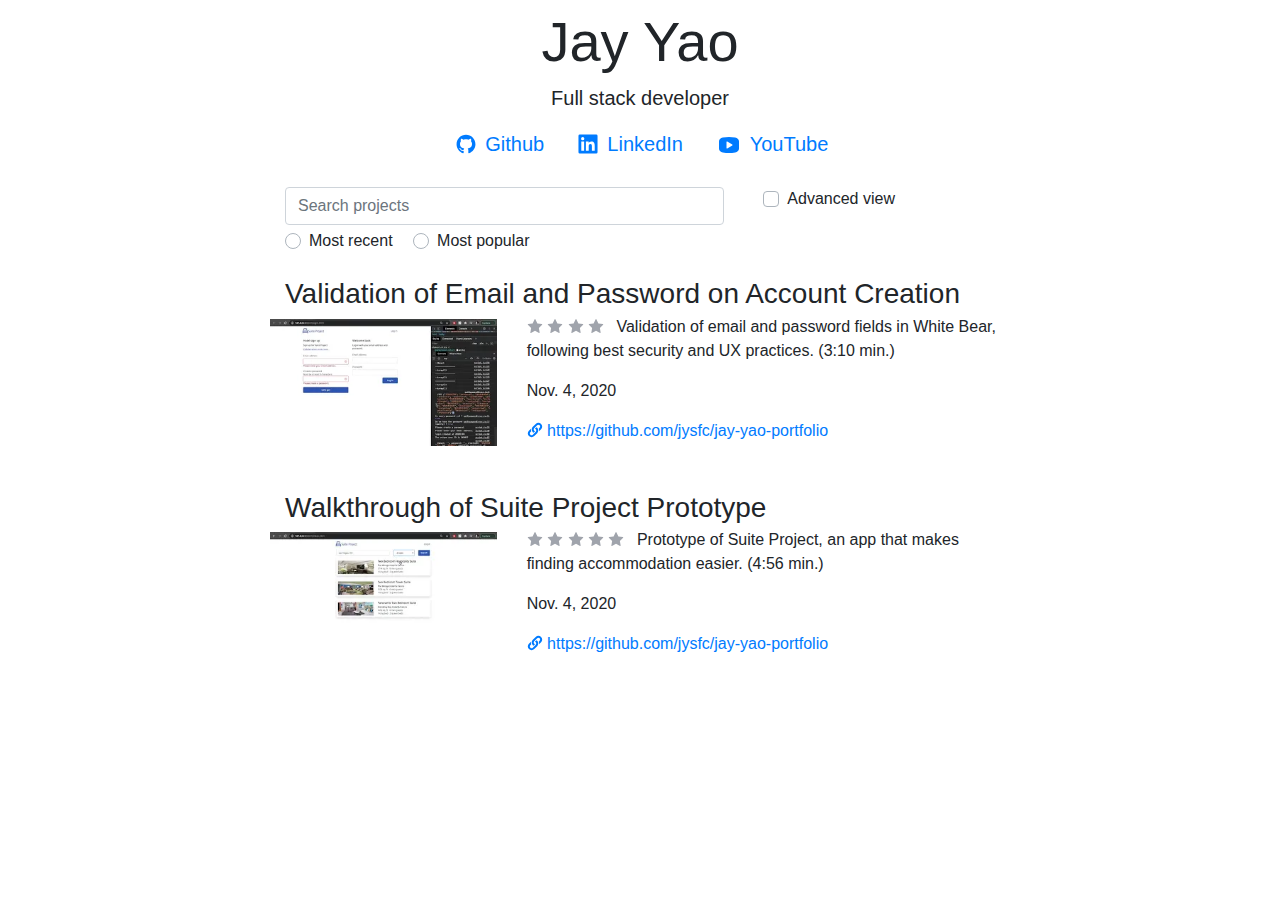
==== index.html @ c81d9981 "first commit" ====
<html lang="en">
   <head>
      <meta charset="UTF-8" />
      <meta name="viewport" content="width=device-width, initial-scale=1.0" />
      <title>Jay Yao</title>
      <link href="/style/dist.css" rel="stylesheet" />
   </head>
   <body>
      <div class="container">
         <div class="col-12 col-lg-10 offset-lg-1 col-xl-8 offset-xl-2">
            <!--Title-->
            <div class="row">
               <div class="mt-2 mx-auto">
                  <h1 class="display-4 font-weight-light">Jay Yao</h1>
               </div>
            </div>
            <!--Position-->
            <div class="row">
               <div class="mx-auto">
                  <p class="font-weight-light lead">Full stack developer</p>
               </div>
            </div>
            <!--Social Profile Icons-->
            <div class="row">
               <div class="mx-auto mb-4d-inline lead mb-4">
                  <a
                     href="https://github.com/jysfc"
                     class="text-decoration-none d-inline-block"
                     type="button"
                  >
                     <img
                        src="/icon/github.svg"
                        width="20px"
                        alt="github"
                        class="mx-1 mt-n1"
                     />
                     <span class="mr-4">Github</span></a
                  >
                  <a
                     href="https://linkedin.com/in/j-yao"
                     class="text-decoration-none d-inline-block"
                     type="button"
                  >
                     <img
                        src="/icon/linkedin.svg"
                        width="20px"
                        alt="linkedin"
                        class="mx-1 mt-n1"
                     />
                     <span class="mr-4">LinkedIn</span></a
                  >
                  <a
                     href="https://www.youtube.com/channel/UCfebDXylKdoFQnzOIqGgp5A"
                     class="text-decoration-none d-inline-block"
                     type="button"
                  >
                     <img
                        src="/icon/youtube.svg"
                        width="24px"
                        alt="youtube"
                        class="mx-1 mt-1"
                     />
                     <span class="">YouTube</span></a
                  >
               </div>
            </div>
            <!--Input Bar & Adv Btn-->
            <div class="row">
               <div class="col-sm d-inline mx-auto mb-1">
                  <input
                     type="search"
                     class="form-control"
                     id="searchResults"
                     placeholder="Search projects"
                  />
               </div>
               <div
                  class="custom-control custom-checkbox col-sm-4 float-right ml-4 d-inline"
               >
                  <input
                     type="checkbox"
                     class="custom-control-input"
                     id="advViewCheckbox"
                  />
                  <label class="custom-control-label" for="advViewCheckbox"
                     >Advanced view</label
                  >
               </div>
            </div>

            <!--Radio Buttons-->
            <div class="row">
               <div class="col-sm mb-4">
                  <div
                     class="custom-control custom-radio custom-control-inline"
                  >
                     <input
                        type="radio"
                        id="mostRecentTogBtn"
                        name="mostRecentTogBtn"
                        class="custom-control-input"
                     />
                     <label class="custom-control-label" for="mostRecentTogBtn"
                        >Most recent</label
                     >
                  </div>
                  <div
                     class="custom-control custom-radio custom-control-inline"
                  >
                     <input
                        type="radio"
                        id="mostPopTogBtn"
                        name="mostRecentTogBtn"
                        class="custom-control-input"
                     />
                     <label class="custom-control-label" for="mostPopTogBtn"
                        >Most popular</label
                     >
                  </div>
               </div>
            </div>
            <!-- Video 1 -->
            <div class="row">
               <div class="col">
                  <a
                     href="https://youtu.be/K-1caHSiObc"
                     class="text-dark text-reset"
                     type="button"
                  >
                     <h3 class="font-weight-normal">
                        Validation of Email and Password on Account Creation
                     </h3></a
                  >
               </div>

               <div class="row">
                  <div class="col col-md-4">
                     <a
                        href="https://youtu.be/K-1caHSiObc"
                        class="text-dark text-reset"
                        type="button"
                     >
                        <div class="crop">
                           <img
                              src="/images/validemailpwvid.webp"
                              class="img-fluid"
                              alt="validemailpwvid"
                           />
                        </div>
                     </a>
                  </div>
                  <div class="col col-md-8 mt-md-n1 mb-5">
                     <a
                        href="https://youtu.be/K-1caHSiObc"
                        class="text-decoration-none text-reset"
                        type="button"
                     >
                        <img src="/icon/star.svg" width="16px" alt="star" />
                        <img src="/icon/star.svg" width="16px" alt="star" />
                        <img src="/icon/star.svg" width="16px" alt="star" />
                        <img src="/icon/star.svg" width="16px" alt="star" />
                        <span class="text-decoration-none d-inline ml-2">
                           Validation of email and password fields in White
                           Bear, following best security and UX practices. (3:10
                           min.)
                        </span>
                        <p class="text-decoration-none my-3">Nov. 4, 2020</p></a
                     >
                     <a
                        href="https://github.com/jysfc/jay-yao-portfolio"
                        class="text-decoration-none d-inline-block"
                        type="button"
                     >
                        <img src="/icon/link.svg" width="16px" alt="link" />
                        <span class="d-inline"
                           >https://github.com/jysfc/jay-yao-portfolio</span
                        ></a
                     >
                  </div>
               </div>
            </div>

            <!--Video 2-->
            <div class="row">
               <div class="col">
                  <a
                     href="https://youtu.be/PTpVOe1NjpQ"
                     class="text-dark text-reset"
                     type="button"
                  >
                     <h3 class="font-weight-normal">
                        Walkthrough of Suite Project Prototype
                     </h3></a
                  >
               </div>

               <div class="row">
                  <div class="col col-md-4">
                     <a
                        href="https://youtu.be/PTpVOe1NjpQ"
                        class="text-dark text-reset"
                        type="button"
                     >
                        <div class="crop">
                           <img
                              src="/images/walkthruvid.webp"
                              class="img-fluid"
                              alt="walkthroughvid"
                           />
                        </div>
                     </a>
                  </div>

                  <div class="col col-md-8 mt-md-n1 mb-5">
                     <a
                        href="https://youtu.be/PTpVOe1NjpQ"
                        class="text-decoration-none text-reset"
                        type="button"
                     >
                        <img src="/icon/star.svg" width="16px" alt="star" />
                        <img src="/icon/star.svg" width="16px" alt="star" />
                        <img src="/icon/star.svg" width="16px" alt="star" />
                        <img src="/icon/star.svg" width="16px" alt="star" />
                        <img src="/icon/star.svg" width="16px" alt="star" />
                        <span class="text-decoration-none d-inline ml-2">
                           Prototype of Suite Project, an app that makes finding
                           accommodation easier. (4:56 min.)
                        </span>
                        <p class="text-decoration-none my-3">Nov. 4, 2020</p></a
                     >
                     <a
                        href="https://github.com/jysfc/jay-yao-portfolio"
                        class="text-decoration-none d-inline-block"
                        type="button"
                     >
                        <img src="/icon/link.svg" width="16px" alt="link" />
                        <span class="d-inline"
                           >https://github.com/jysfc/jay-yao-portfolio</span
                        ></a
                     >
                  </div>
               </div>
            </div>
            <!---->
         </div>
      </div>
   </body>
</html>
<!--TEST-->
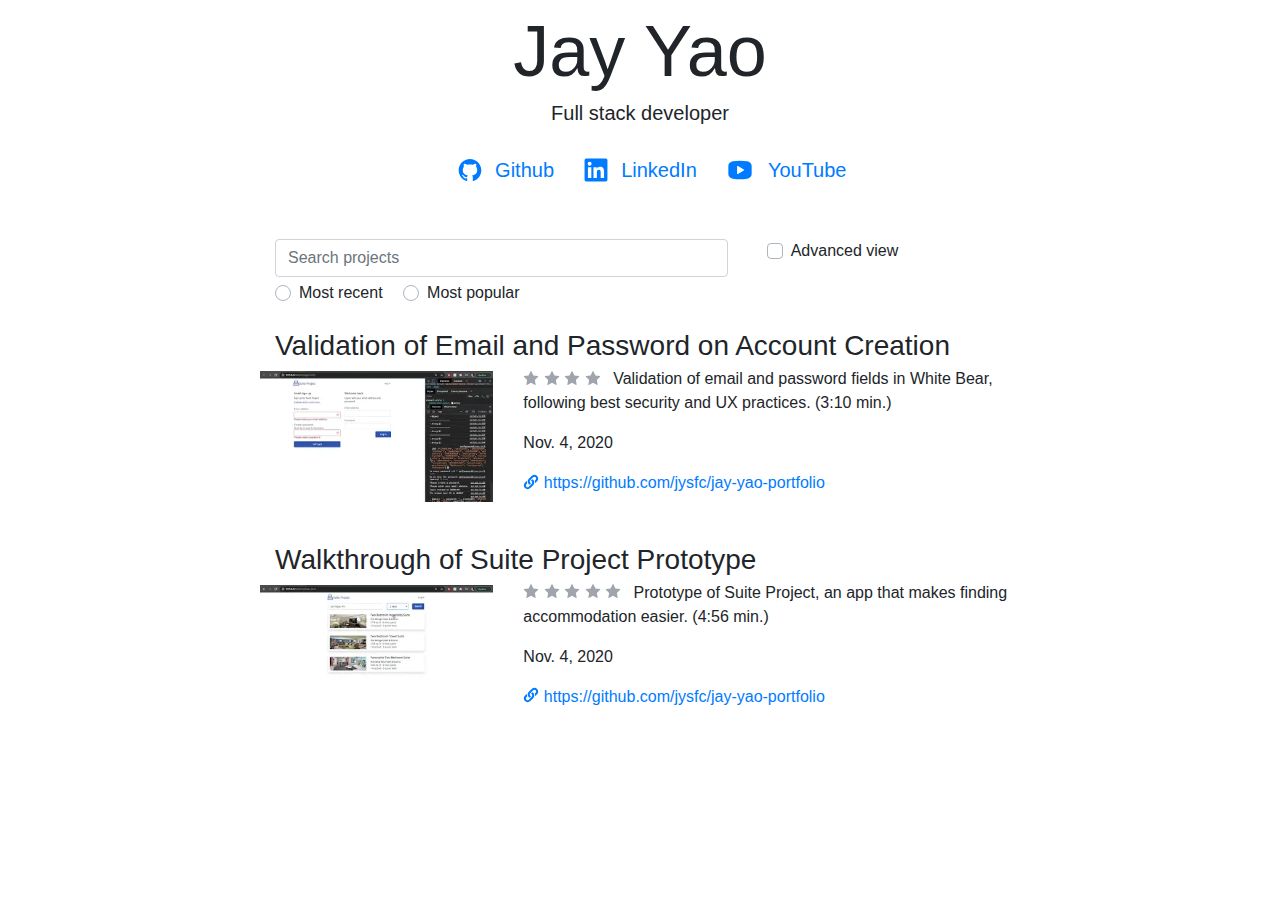
==== commit 4d5146cb: "fixed margin for title, pos, icons" ====
--- a/index.html
+++ b/index.html
@@ -7,22 +7,16 @@
    </head>
    <body>
       <div class="container">
-         <div class="col-12 col-lg-10 offset-lg-1 col-xl-8 offset-xl-2">
-            <!--Title-->
-            <div class="row">
-               <div class="mt-2 mx-auto">
-                  <h1 class="display-4 font-weight-light">Jay Yao</h1>
-               </div>
-            </div>
-            <!--Position-->
-            <div class="row">
-               <div class="mx-auto">
-                  <p class="font-weight-light lead">Full stack developer</p>
-               </div>
-            </div>
-            <!--Social Profile Icons-->
-            <div class="row">
-               <div class="mx-auto mb-4d-inline lead mb-4">
+         <div class="row mt-2">
+            <div class="col-12 col-lg-10 offset-lg-1 col-xl-8 offset-xl-2">
+               <!--Title-->
+               <h1 class="display-3 mb-1 text-center">Jay Yao</h1>
+               <!--Position-->
+               <p class="lead font-weight-normal mb-4 text-center">
+                  Full stack developer
+               </p>
+               <!--Social Profile Icons-->
+               <p class="lead font-weight-normal text-center mb-4 mb-sm-5">
                   <a
                      href="https://github.com/jysfc"
                      class="text-decoration-none d-inline-block"
@@ -30,11 +24,11 @@
                   >
                      <img
                         src="/icon/github.svg"
-                        width="20px"
+                        width="24px"
                         alt="github"
-                        class="mx-1 mt-n1"
-                     />
-                     <span class="mr-4">Github</span></a
+                        class="ml-4 mt-n1"
+                     />
+                     <span class="ml-2">Github</span></a
                   >
                   <a
                      href="https://linkedin.com/in/j-yao"
@@ -43,11 +37,11 @@
                   >
                      <img
                         src="/icon/linkedin.svg"
-                        width="20px"
+                        width="24 px"
                         alt="linkedin"
-                        class="mx-1 mt-n1"
-                     />
-                     <span class="mr-4">LinkedIn</span></a
+                        class="ml-4 mt-n1"
+                     />
+                     <span class="ml-2">LinkedIn</span></a
                   >
                   <a
                      href="https://www.youtube.com/channel/UCfebDXylKdoFQnzOIqGgp5A"
@@ -56,192 +50,198 @@
                   >
                      <img
                         src="/icon/youtube.svg"
-                        width="24px"
+                        width="28px"
                         alt="youtube"
-                        class="mx-1 mt-1"
-                     />
-                     <span class="">YouTube</span></a
-                  >
-               </div>
-            </div>
-            <!--Input Bar & Adv Btn-->
-            <div class="row">
-               <div class="col-sm d-inline mx-auto mb-1">
-                  <input
-                     type="search"
-                     class="form-control"
-                     id="searchResults"
-                     placeholder="Search projects"
-                  />
-               </div>
-               <div
-                  class="custom-control custom-checkbox col-sm-4 float-right ml-4 d-inline"
-               >
-                  <input
-                     type="checkbox"
-                     class="custom-control-input"
-                     id="advViewCheckbox"
-                  />
-                  <label class="custom-control-label" for="advViewCheckbox"
-                     >Advanced view</label
-                  >
-               </div>
-            </div>
-
-            <!--Radio Buttons-->
-            <div class="row">
-               <div class="col-sm mb-4">
+                        class="ml-4 mt-1"
+                     />
+                     <span class="ml-2">YouTube</span></a
+                  >
+               </p>
+               <!--Input Bar & Adv Btn-->
+               <div class="row">
+                  <div class="col-sm d-inline mx-auto mb-1">
+                     <input
+                        type="search"
+                        class="form-control"
+                        id="searchResults"
+                        placeholder="Search projects"
+                     />
+                  </div>
                   <div
-                     class="custom-control custom-radio custom-control-inline"
+                     class="custom-control custom-checkbox col-sm-4 float-right ml-4 d-inline"
                   >
                      <input
-                        type="radio"
-                        id="mostRecentTogBtn"
-                        name="mostRecentTogBtn"
+                        type="checkbox"
                         class="custom-control-input"
-                     />
-                     <label class="custom-control-label" for="mostRecentTogBtn"
-                        >Most recent</label
-                     >
-                  </div>
-                  <div
-                     class="custom-control custom-radio custom-control-inline"
-                  >
-                     <input
-                        type="radio"
-                        id="mostPopTogBtn"
-                        name="mostRecentTogBtn"
-                        class="custom-control-input"
-                     />
-                     <label class="custom-control-label" for="mostPopTogBtn"
-                        >Most popular</label
-                     >
-                  </div>
-               </div>
-            </div>
-            <!-- Video 1 -->
-            <div class="row">
-               <div class="col">
-                  <a
-                     href="https://youtu.be/K-1caHSiObc"
-                     class="text-dark text-reset"
-                     type="button"
-                  >
-                     <h3 class="font-weight-normal">
-                        Validation of Email and Password on Account Creation
-                     </h3></a
-                  >
-               </div>
-
-               <div class="row">
-                  <div class="col col-md-4">
+                        id="advViewCheckbox"
+                     />
+                     <label class="custom-control-label" for="advViewCheckbox"
+                        >Advanced view</label
+                     >
+                  </div>
+               </div>
+
+               <!--Radio Buttons-->
+               <div class="row">
+                  <div class="col-sm mb-4">
+                     <div
+                        class="custom-control custom-radio custom-control-inline"
+                     >
+                        <input
+                           type="radio"
+                           id="mostRecentTogBtn"
+                           name="mostRecentTogBtn"
+                           class="custom-control-input"
+                        />
+                        <label
+                           class="custom-control-label"
+                           for="mostRecentTogBtn"
+                           >Most recent</label
+                        >
+                     </div>
+                     <div
+                        class="custom-control custom-radio custom-control-inline"
+                     >
+                        <input
+                           type="radio"
+                           id="mostPopTogBtn"
+                           name="mostRecentTogBtn"
+                           class="custom-control-input"
+                        />
+                        <label class="custom-control-label" for="mostPopTogBtn"
+                           >Most popular</label
+                        >
+                     </div>
+                  </div>
+               </div>
+               <!-- Video 1 -->
+               <div class="row">
+                  <div class="col">
                      <a
                         href="https://youtu.be/K-1caHSiObc"
                         class="text-dark text-reset"
                         type="button"
                      >
-                        <div class="crop">
-                           <img
-                              src="/images/validemailpwvid.webp"
-                              class="img-fluid"
-                              alt="validemailpwvid"
-                           />
-                        </div>
-                     </a>
-                  </div>
-                  <div class="col col-md-8 mt-md-n1 mb-5">
-                     <a
-                        href="https://youtu.be/K-1caHSiObc"
-                        class="text-decoration-none text-reset"
-                        type="button"
-                     >
-                        <img src="/icon/star.svg" width="16px" alt="star" />
-                        <img src="/icon/star.svg" width="16px" alt="star" />
-                        <img src="/icon/star.svg" width="16px" alt="star" />
-                        <img src="/icon/star.svg" width="16px" alt="star" />
-                        <span class="text-decoration-none d-inline ml-2">
-                           Validation of email and password fields in White
-                           Bear, following best security and UX practices. (3:10
-                           min.)
-                        </span>
-                        <p class="text-decoration-none my-3">Nov. 4, 2020</p></a
-                     >
-                     <a
-                        href="https://github.com/jysfc/jay-yao-portfolio"
-                        class="text-decoration-none d-inline-block"
-                        type="button"
-                     >
-                        <img src="/icon/link.svg" width="16px" alt="link" />
-                        <span class="d-inline"
-                           >https://github.com/jysfc/jay-yao-portfolio</span
-                        ></a
-                     >
-                  </div>
-               </div>
-            </div>
-
-            <!--Video 2-->
-            <div class="row">
-               <div class="col">
-                  <a
-                     href="https://youtu.be/PTpVOe1NjpQ"
-                     class="text-dark text-reset"
-                     type="button"
-                  >
-                     <h3 class="font-weight-normal">
-                        Walkthrough of Suite Project Prototype
-                     </h3></a
-                  >
-               </div>
-
-               <div class="row">
-                  <div class="col col-md-4">
+                        <h3 class="font-weight-normal">
+                           Validation of Email and Password on Account Creation
+                        </h3></a
+                     >
+                  </div>
+
+                  <div class="row">
+                     <div class="col col-md-4">
+                        <a
+                           href="https://youtu.be/K-1caHSiObc"
+                           class="text-dark text-reset"
+                           type="button"
+                        >
+                           <div class="crop">
+                              <img
+                                 src="/images/validemailpwvid.webp"
+                                 class="img-fluid"
+                                 alt="validemailpwvid"
+                              />
+                           </div>
+                        </a>
+                     </div>
+                     <div class="col col-md-8 mt-md-n1 mb-5">
+                        <a
+                           href="https://youtu.be/K-1caHSiObc"
+                           class="text-decoration-none text-reset"
+                           type="button"
+                        >
+                           <img src="/icon/star.svg" width="16px" alt="star" />
+                           <img src="/icon/star.svg" width="16px" alt="star" />
+                           <img src="/icon/star.svg" width="16px" alt="star" />
+                           <img src="/icon/star.svg" width="16px" alt="star" />
+                           <span class="text-decoration-none d-inline ml-2">
+                              Validation of email and password fields in White
+                              Bear, following best security and UX practices.
+                              (3:10 min.)
+                           </span>
+                           <p class="text-decoration-none my-3">
+                              Nov. 4, 2020
+                           </p></a
+                        >
+                        <a
+                           href="https://github.com/jysfc/jay-yao-portfolio"
+                           class="text-decoration-none d-inline-block"
+                           type="button"
+                        >
+                           <img src="/icon/link.svg" width="16px" alt="link" />
+                           <span class="d-inline"
+                              >https://github.com/jysfc/jay-yao-portfolio</span
+                           ></a
+                        >
+                     </div>
+                  </div>
+               </div>
+
+               <!--Video 2-->
+               <div class="row">
+                  <div class="col">
                      <a
                         href="https://youtu.be/PTpVOe1NjpQ"
                         class="text-dark text-reset"
                         type="button"
                      >
-                        <div class="crop">
-                           <img
-                              src="/images/walkthruvid.webp"
-                              class="img-fluid"
-                              alt="walkthroughvid"
-                           />
-                        </div>
-                     </a>
-                  </div>
-
-                  <div class="col col-md-8 mt-md-n1 mb-5">
-                     <a
-                        href="https://youtu.be/PTpVOe1NjpQ"
-                        class="text-decoration-none text-reset"
-                        type="button"
-                     >
-                        <img src="/icon/star.svg" width="16px" alt="star" />
-                        <img src="/icon/star.svg" width="16px" alt="star" />
-                        <img src="/icon/star.svg" width="16px" alt="star" />
-                        <img src="/icon/star.svg" width="16px" alt="star" />
-                        <img src="/icon/star.svg" width="16px" alt="star" />
-                        <span class="text-decoration-none d-inline ml-2">
-                           Prototype of Suite Project, an app that makes finding
-                           accommodation easier. (4:56 min.)
-                        </span>
-                        <p class="text-decoration-none my-3">Nov. 4, 2020</p></a
-                     >
-                     <a
-                        href="https://github.com/jysfc/jay-yao-portfolio"
-                        class="text-decoration-none d-inline-block"
-                        type="button"
-                     >
-                        <img src="/icon/link.svg" width="16px" alt="link" />
-                        <span class="d-inline"
-                           >https://github.com/jysfc/jay-yao-portfolio</span
-                        ></a
-                     >
-                  </div>
-               </div>
+                        <h3 class="font-weight-normal">
+                           Walkthrough of Suite Project Prototype
+                        </h3></a
+                     >
+                  </div>
+
+                  <div class="row">
+                     <div class="col col-md-4">
+                        <a
+                           href="https://youtu.be/PTpVOe1NjpQ"
+                           class="text-dark text-reset"
+                           type="button"
+                        >
+                           <div class="crop">
+                              <img
+                                 src="/images/walkthruvid.webp"
+                                 class="img-fluid"
+                                 alt="walkthroughvid"
+                              />
+                           </div>
+                        </a>
+                     </div>
+
+                     <div class="col col-md-8 mt-md-n1 mb-5">
+                        <a
+                           href="https://youtu.be/PTpVOe1NjpQ"
+                           class="text-decoration-none text-reset"
+                           type="button"
+                        >
+                           <img src="/icon/star.svg" width="16px" alt="star" />
+                           <img src="/icon/star.svg" width="16px" alt="star" />
+                           <img src="/icon/star.svg" width="16px" alt="star" />
+                           <img src="/icon/star.svg" width="16px" alt="star" />
+                           <img src="/icon/star.svg" width="16px" alt="star" />
+                           <span class="text-decoration-none d-inline ml-2">
+                              Prototype of Suite Project, an app that makes
+                              finding accommodation easier. (4:56 min.)
+                           </span>
+                           <p class="text-decoration-none my-3">
+                              Nov. 4, 2020
+                           </p></a
+                        >
+                        <a
+                           href="https://github.com/jysfc/jay-yao-portfolio"
+                           class="text-decoration-none d-inline-block"
+                           type="button"
+                        >
+                           <img src="/icon/link.svg" width="16px" alt="link" />
+                           <span class="d-inline"
+                              >https://github.com/jysfc/jay-yao-portfolio</span
+                           ></a
+                        >
+                     </div>
+                  </div>
+               </div>
+               <!---->
             </div>
-            <!---->
          </div>
       </div>
    </body>
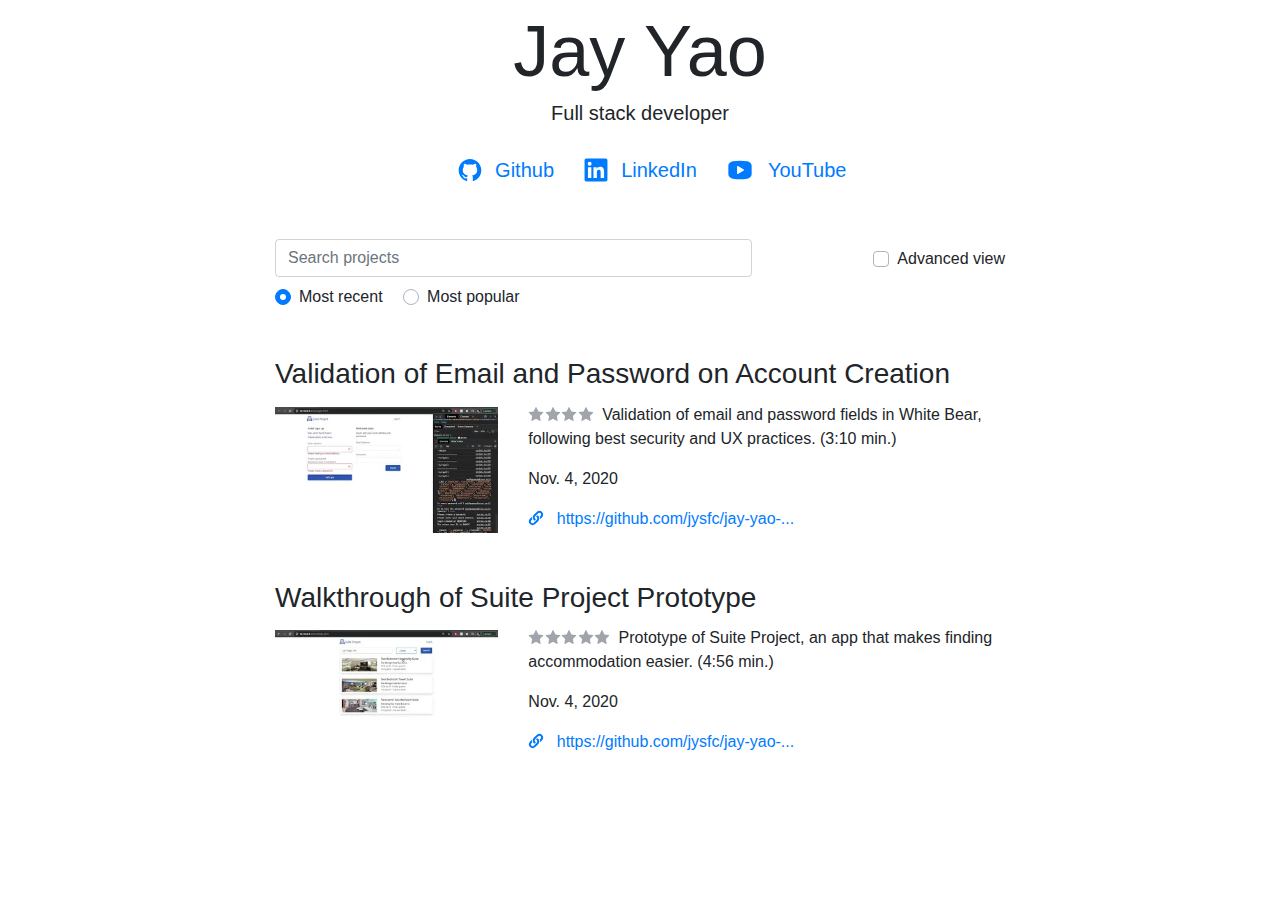
==== commit 429acbf8: "fix code to mirror mikes" ====
--- a/index.html
+++ b/index.html
@@ -58,44 +58,43 @@
                   >
                </p>
                <!--Input Bar & Adv Btn-->
-               <div class="row">
-                  <div class="col-sm d-inline mx-auto mb-1">
+               <div class="row mb-2">
+                  <div class="col-12 col-sm-8">
                      <input
-                        type="search"
                         class="form-control"
-                        id="searchResults"
+                        id="search-projects"
                         placeholder="Search projects"
                      />
                   </div>
-                  <div
-                     class="custom-control custom-checkbox col-sm-4 float-right ml-4 d-inline"
-                  >
-                     <input
-                        type="checkbox"
-                        class="custom-control-input"
-                        id="advViewCheckbox"
-                     />
-                     <label class="custom-control-label" for="advViewCheckbox"
-                        >Advanced view</label
-                     >
-                  </div>
-               </div>
-
+                  <div class="col-12 col-sm-4">
+                     <div
+                        class="custom-control custom-checkbox custom-control-inline float-right mr-0 mt-2"
+                     >
+                        <input
+                           type="checkbox"
+                           class="custom-control-input"
+                           id="advance-view"
+                        />
+                        <label class="custom-control-label" for="advanced-view"
+                           >Advanced view</label
+                        >
+                     </div>
+                  </div>
+               </div>
                <!--Radio Buttons-->
-               <div class="row">
-                  <div class="col-sm mb-4">
+               <div class="row mb-5">
+                  <div class="col-12">
                      <div
                         class="custom-control custom-radio custom-control-inline"
                      >
                         <input
                            type="radio"
-                           id="mostRecentTogBtn"
-                           name="mostRecentTogBtn"
+                           id="most-recent"
+                           name="order-projects"
                            class="custom-control-input"
-                        />
-                        <label
-                           class="custom-control-label"
-                           for="mostRecentTogBtn"
+                           checked="checked"
+                        />
+                        <label class="custom-control-label" for="most-recent"
                            >Most recent</label
                         >
                      </div>
@@ -104,140 +103,174 @@
                      >
                         <input
                            type="radio"
-                           id="mostPopTogBtn"
-                           name="mostRecentTogBtn"
+                           id="most-popular"
+                           name="order-projects"
                            class="custom-control-input"
                         />
-                        <label class="custom-control-label" for="mostPopTogBtn"
+                        <label class="custom-control-label" for="most-popular"
                            >Most popular</label
                         >
                      </div>
                   </div>
                </div>
                <!-- Video 1 -->
-               <div class="row">
-                  <div class="col">
+               <div class="row mb-5">
+                  <div class="col-12 mb-2">
                      <a
                         href="https://youtu.be/K-1caHSiObc"
                         class="text-dark text-reset"
-                        type="button"
                      >
                         <h3 class="font-weight-normal">
                            Validation of Email and Password on Account Creation
                         </h3></a
                      >
                   </div>
-
-                  <div class="row">
-                     <div class="col col-md-4">
-                        <a
-                           href="https://youtu.be/K-1caHSiObc"
-                           class="text-dark text-reset"
-                           type="button"
-                        >
-                           <div class="crop">
-                              <img
-                                 src="/images/validemailpwvid.webp"
-                                 class="img-fluid"
-                                 alt="validemailpwvid"
-                              />
-                           </div>
-                        </a>
-                     </div>
-                     <div class="col col-md-8 mt-md-n1 mb-5">
-                        <a
-                           href="https://youtu.be/K-1caHSiObc"
-                           class="text-decoration-none text-reset"
-                           type="button"
-                        >
-                           <img src="/icon/star.svg" width="16px" alt="star" />
-                           <img src="/icon/star.svg" width="16px" alt="star" />
-                           <img src="/icon/star.svg" width="16px" alt="star" />
-                           <img src="/icon/star.svg" width="16px" alt="star" />
-                           <span class="text-decoration-none d-inline ml-2">
+                  <div class="col-12 col-md-4">
+                     <a
+                        href="https://youtu.be/K-1caHSiObc"
+                        class="text-dark text-reset"
+                     >
+                        <img
+                           src="/images/validemailpwvid.webp"
+                           class="img-fluid"
+                           width="510px"
+                           alt="validemailpwvid"
+                        />
+                     </a>
+                  </div>
+                  <div class="col-12 col-md-8 mt-3 mt-md-n1">
+                     <a
+                        href="https://youtu.be/K-1caHSiObc"
+                        class="text-decoration-none text-reset"
+                     >
+                        <p>
+                           <img
+                              src="/icon/star.svg"
+                              width="16px"
+                              alt="star"
+                              class="mr-n1"
+                           />
+                           <img
+                              src="/icon/star.svg"
+                              width="16px"
+                              alt="star"
+                              class="mr-n1"
+                           />
+                           <img
+                              src="/icon/star.svg"
+                              width="16px"
+                              alt="star"
+                              class="mr-n1"
+                           />
+                           <img
+                              src="/icon/star.svg"
+                              width="16px"
+                              alt="star"
+                              class="mr-n1"
+                           />
+                           <span class="text-decoration-none ml-2">
                               Validation of email and password fields in White
                               Bear, following best security and UX practices.
                               (3:10 min.)
                            </span>
-                           <p class="text-decoration-none my-3">
-                              Nov. 4, 2020
-                           </p></a
-                        >
-                        <a
-                           href="https://github.com/jysfc/jay-yao-portfolio"
-                           class="text-decoration-none d-inline-block"
-                           type="button"
-                        >
-                           <img src="/icon/link.svg" width="16px" alt="link" />
-                           <span class="d-inline"
-                              >https://github.com/jysfc/jay-yao-portfolio</span
-                           ></a
-                        >
-                     </div>
+                        </p>
+                        <p class="text-decoration-none my-3">Nov. 4, 2020</p></a
+                     >
+                     <a
+                        href="https://github.com/jysfc/jay-yao-portfolio"
+                        class="text-decoration-none d-inline-block"
+                     >
+                        <img
+                           src="/icon/link.svg"
+                           width="16px"
+                           alt="link"
+                           class="mr-2"
+                        />
+                        https://github.com/jysfc/jay-yao-...
+                     </a>
                   </div>
                </div>
 
                <!--Video 2-->
-               <div class="row">
-                  <div class="col">
+               <div class="row mb-5">
+                  <div class="col-12 mb-2">
                      <a
                         href="https://youtu.be/PTpVOe1NjpQ"
                         class="text-dark text-reset"
-                        type="button"
                      >
                         <h3 class="font-weight-normal">
                            Walkthrough of Suite Project Prototype
                         </h3></a
                      >
                   </div>
-
-                  <div class="row">
-                     <div class="col col-md-4">
-                        <a
-                           href="https://youtu.be/PTpVOe1NjpQ"
-                           class="text-dark text-reset"
-                           type="button"
-                        >
-                           <div class="crop">
-                              <img
-                                 src="/images/walkthruvid.webp"
-                                 class="img-fluid"
-                                 alt="walkthroughvid"
-                              />
-                           </div>
-                        </a>
-                     </div>
-
-                     <div class="col col-md-8 mt-md-n1 mb-5">
-                        <a
-                           href="https://youtu.be/PTpVOe1NjpQ"
-                           class="text-decoration-none text-reset"
-                           type="button"
-                        >
-                           <img src="/icon/star.svg" width="16px" alt="star" />
-                           <img src="/icon/star.svg" width="16px" alt="star" />
-                           <img src="/icon/star.svg" width="16px" alt="star" />
-                           <img src="/icon/star.svg" width="16px" alt="star" />
-                           <img src="/icon/star.svg" width="16px" alt="star" />
-                           <span class="text-decoration-none d-inline ml-2">
+                  <div class="col-12 col-md-4">
+                     <a
+                        href="https://youtu.be/PTpVOe1NjpQ"
+                        class="text-dark text-reset"
+                     >
+                        <img
+                           src="/images/walkthruvid.webp"
+                           class="img-fluid"
+                           width="510px"
+                           alt="walkthroughvid"
+                        />
+                     </a>
+                  </div>
+                  <div class="col-12 col-md-8 mt-3 mt-md-n1">
+                     <a
+                        href="https://youtu.be/PTpVOe1NjpQ"
+                        class="text-decoration-none text-reset"
+                     >
+                        <p>
+                           <img
+                              src="/icon/star.svg"
+                              width="16px"
+                              alt="star"
+                              class="mr-n1"
+                           />
+                           <img
+                              src="/icon/star.svg"
+                              width="16px"
+                              alt="star"
+                              class="mr-n1"
+                           />
+                           <img
+                              src="/icon/star.svg"
+                              width="16px"
+                              alt="star"
+                              class="mr-n1"
+                           />
+                           <img
+                              src="/icon/star.svg"
+                              width="16px"
+                              alt="star"
+                              class="mr-n1"
+                           />
+                           <img
+                              src="/icon/star.svg"
+                              width="16px"
+                              alt="star"
+                              class="mr-n1"
+                           />
+                           <span class="text-decoration-none ml-2">
                               Prototype of Suite Project, an app that makes
                               finding accommodation easier. (4:56 min.)
                            </span>
-                           <p class="text-decoration-none my-3">
-                              Nov. 4, 2020
-                           </p></a
-                        >
-                        <a
-                           href="https://github.com/jysfc/jay-yao-portfolio"
-                           class="text-decoration-none d-inline-block"
-                           type="button"
-                        >
-                           <img src="/icon/link.svg" width="16px" alt="link" />
-                           <span class="d-inline"
-                              >https://github.com/jysfc/jay-yao-portfolio</span
-                           ></a
-                        >
-                     </div>
+                        </p>
+                        <p class="text-decoration-none my-3">Nov. 4, 2020</p></a
+                     >
+                     <a
+                        href="https://github.com/jysfc/jay-yao-portfolio"
+                        class="text-decoration-none d-inline-block"
+                     >
+                        <img
+                           src="/icon/link.svg"
+                           width="16px"
+                           alt="link"
+                           class="mr-2"
+                        />
+                        https://github.com/jysfc/jay-yao-...
+                     </a>
                   </div>
                </div>
                <!---->
